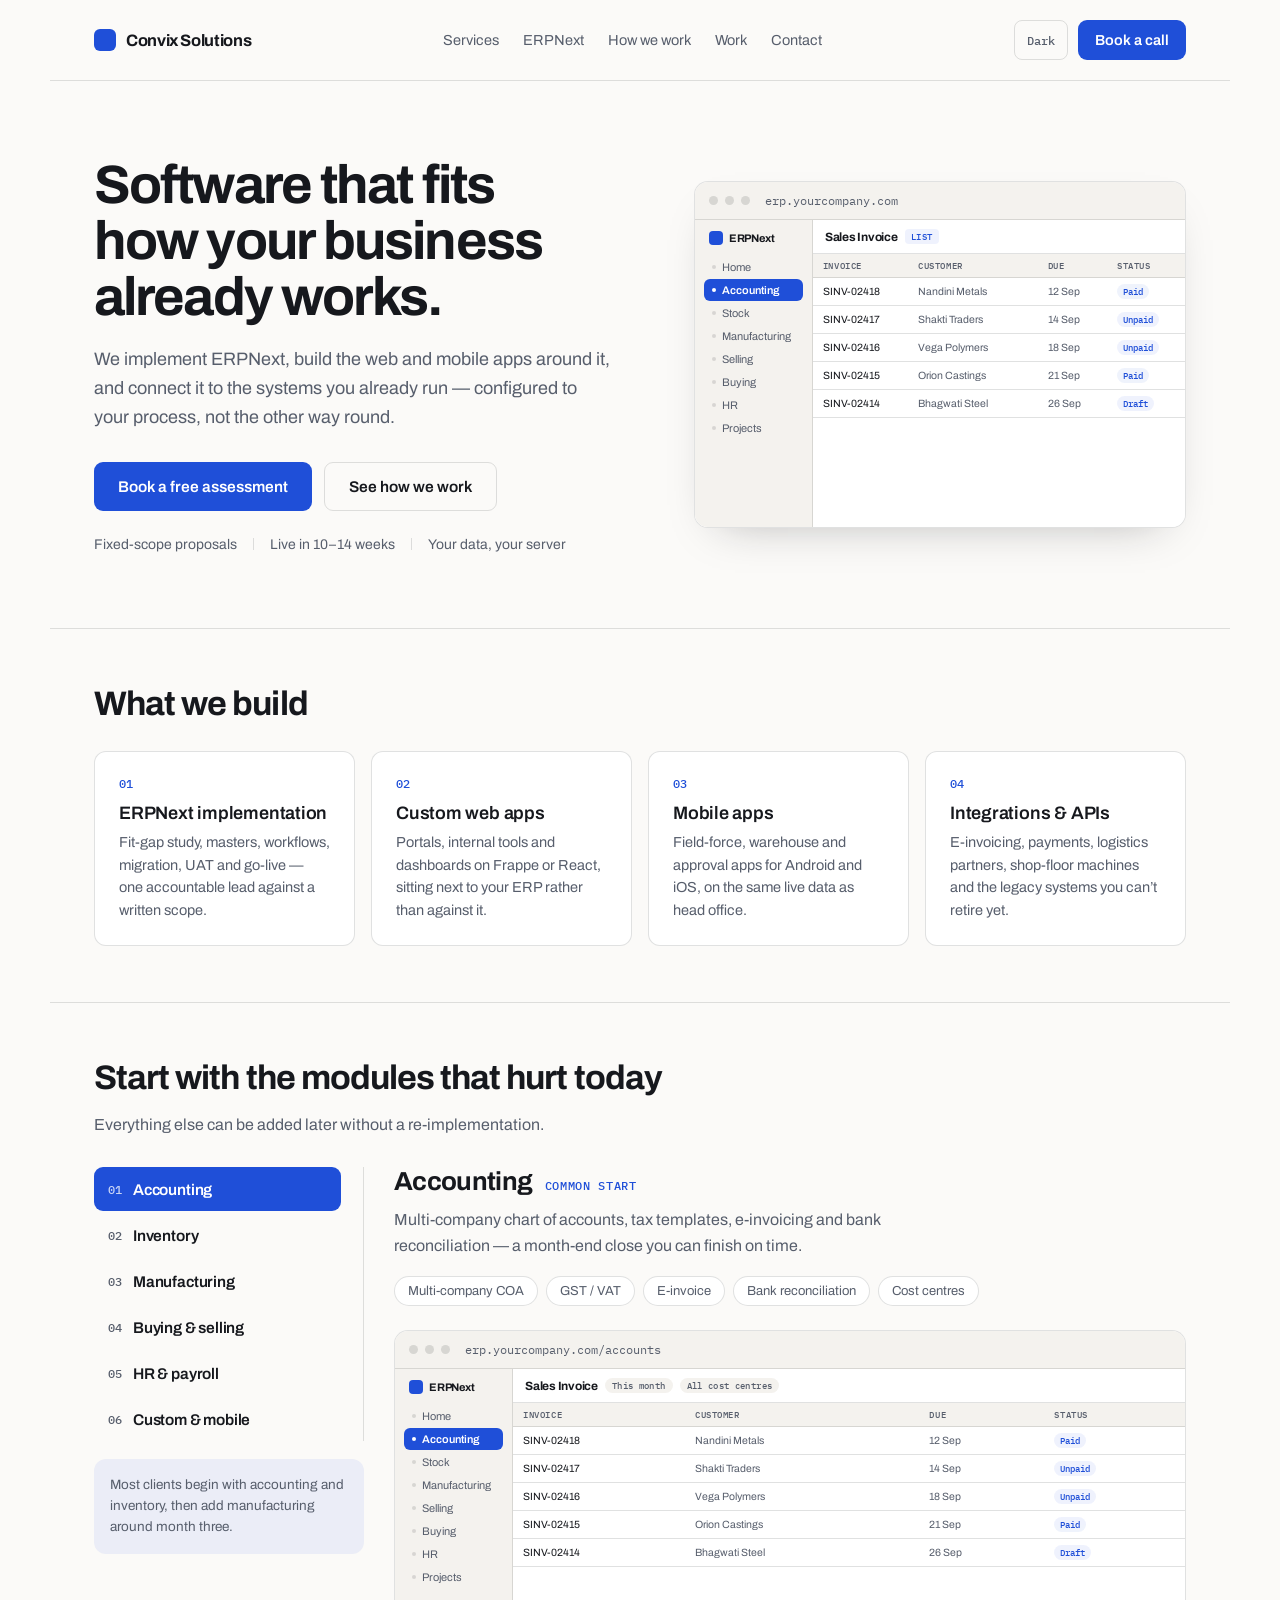
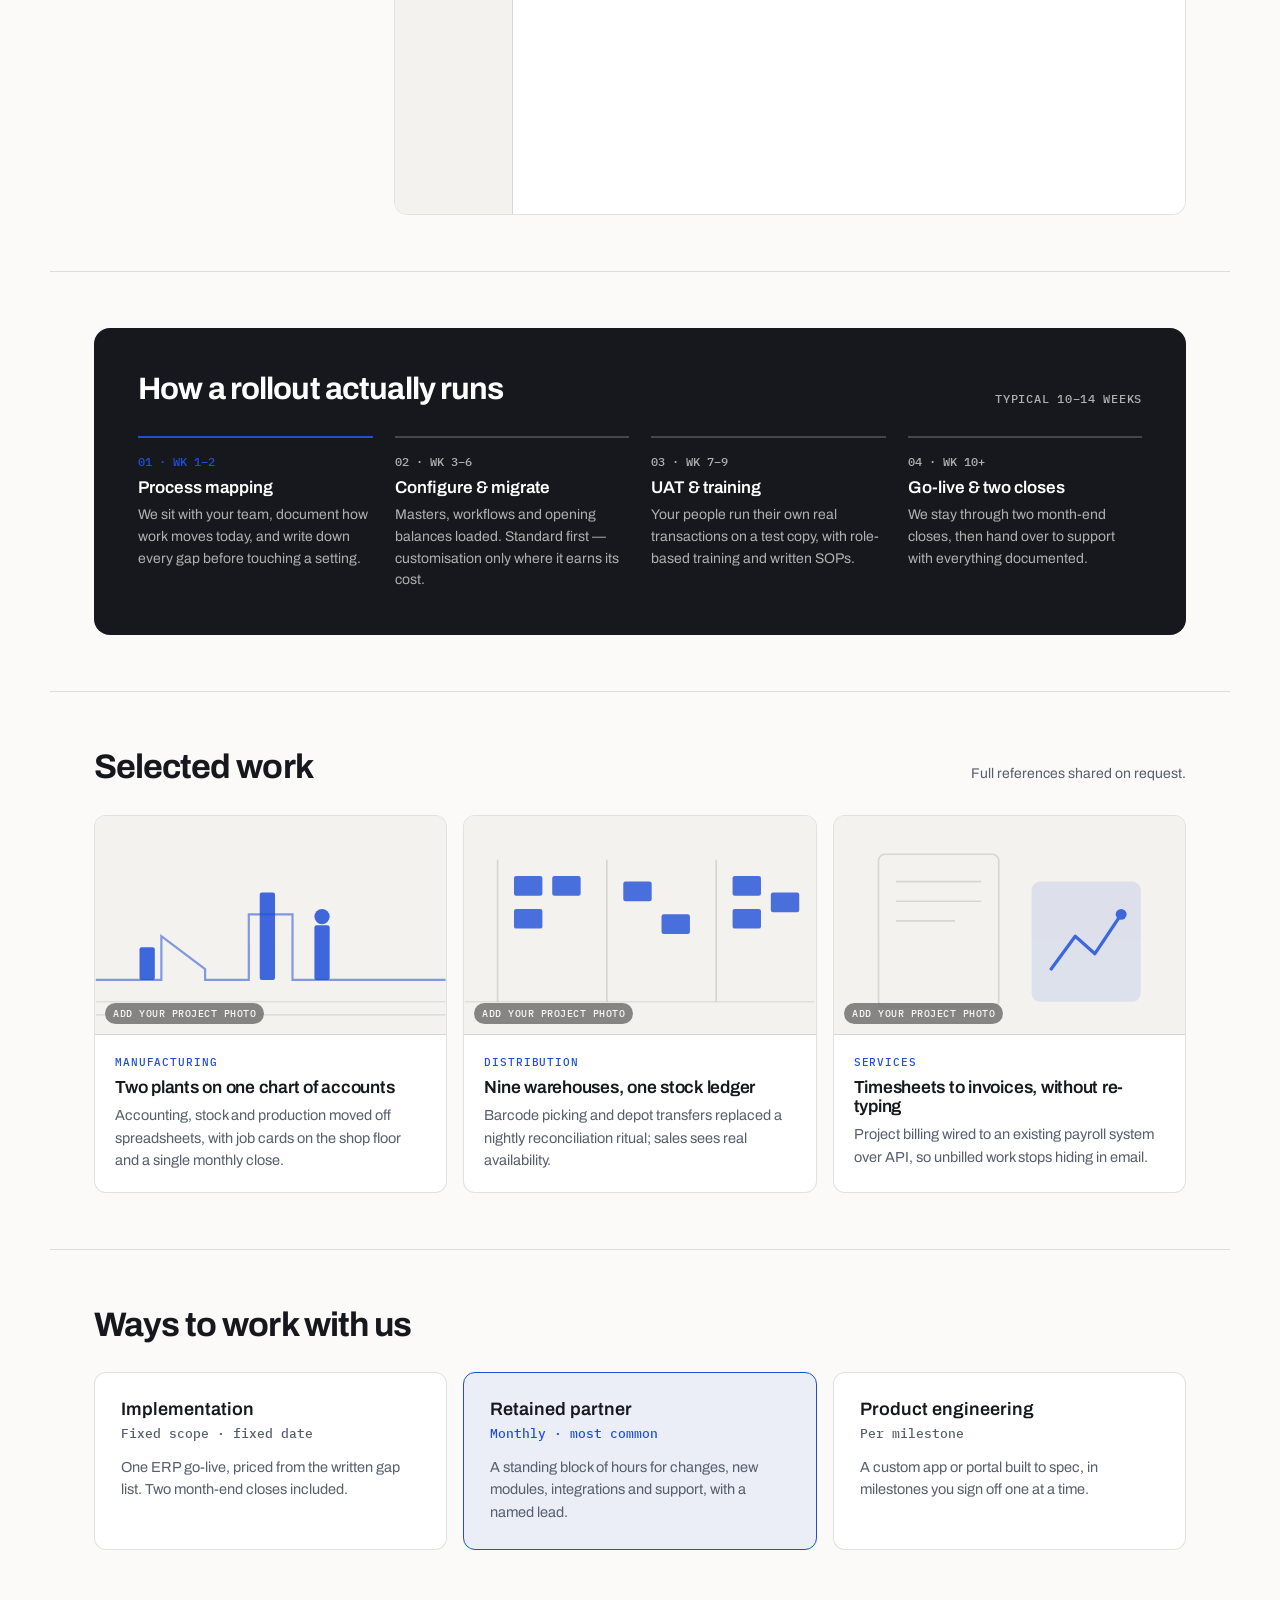
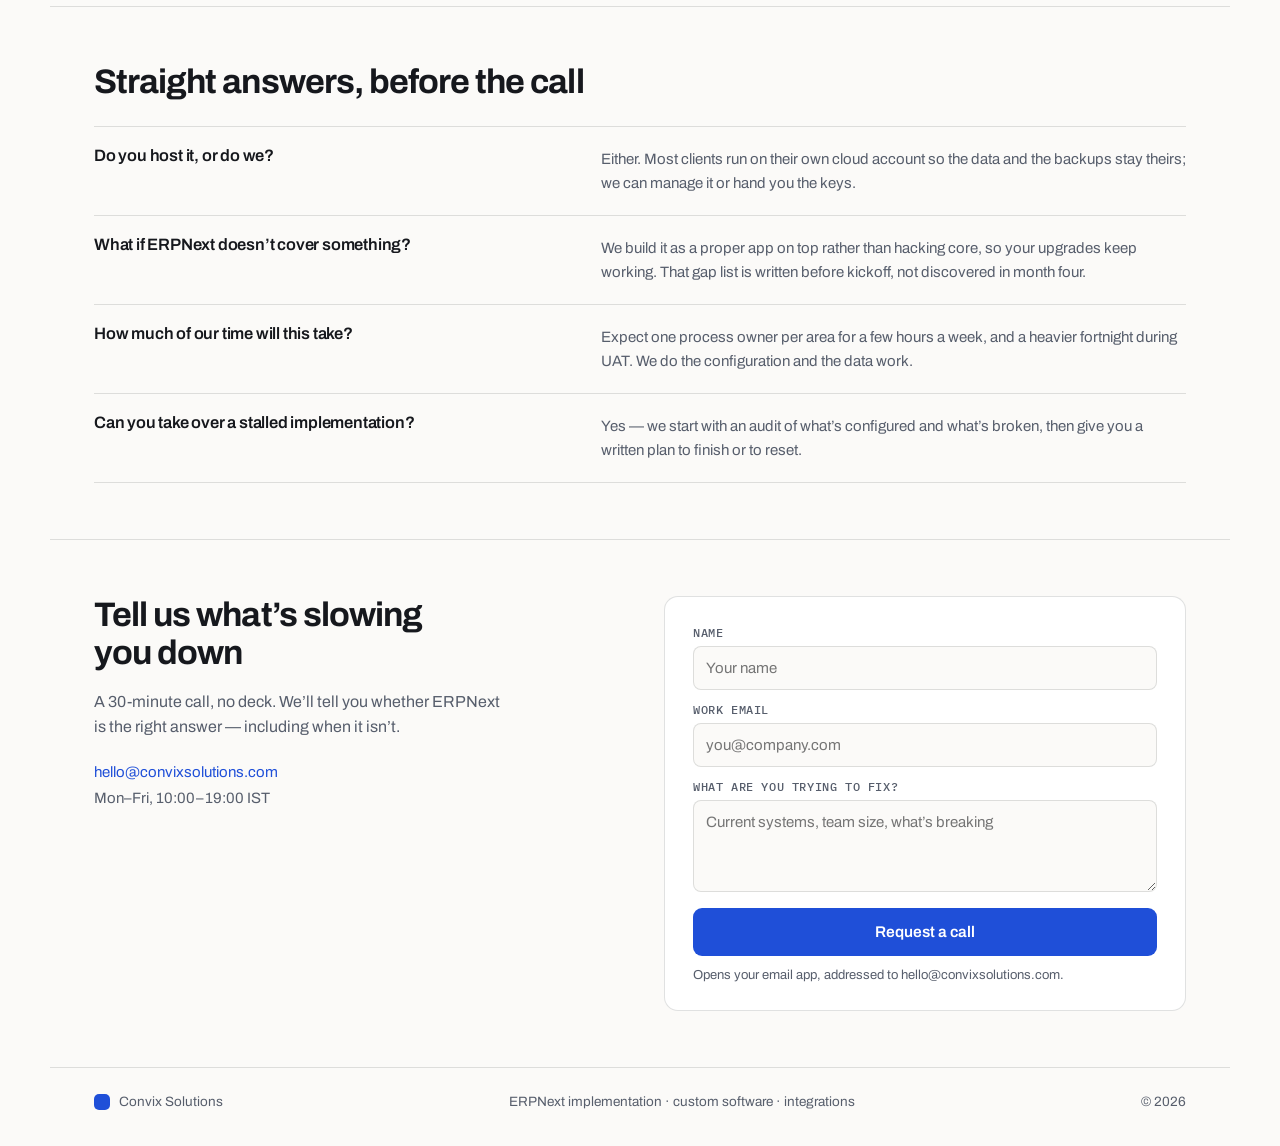
==== index.html @ b57f9c1b "Implement Convix Solutions landing page Static HTML/CSS/JS build of the Convix Landing v2 design (Cl" ====
<!DOCTYPE html>
<html lang="en">
<head>
<meta charset="UTF-8">
<meta name="viewport" content="width=device-width, initial-scale=1.0">
<title>Convix Solutions — ERPNext implementation &amp; custom software</title>
<meta name="description" content="Convix Solutions implements ERPNext, builds the web and mobile apps around it, and connects it to the systems you already run — configured to your process, not the other way round.">
<link rel="icon" type="image/svg+xml" href="data:image/svg+xml,%3Csvg xmlns='http://www.w3.org/2000/svg' viewBox='0 0 32 32'%3E%3Crect width='32' height='32' rx='8' fill='%231f4fd8'/%3E%3C/svg%3E">
<link rel="preconnect" href="https://fonts.googleapis.com">
<link rel="preconnect" href="https://fonts.gstatic.com" crossorigin>
<link href="https://fonts.googleapis.com/css2?family=Archivo:wght@400;500;600;700&family=IBM+Plex+Mono:wght@400;500&display=swap" rel="stylesheet">
<link rel="stylesheet" href="css/style.css">
</head>
<body>
<a class="skip-link" href="#main">Skip to content</a>

<header class="site-header">
  <a class="brand" href="#top" aria-label="Convix Solutions — home">
    <span class="brand-mark" aria-hidden="true"></span>
    <span class="brand-name">Convix Solutions</span>
  </a>
  <nav class="nav" aria-label="Primary">
    <a href="#capabilities">Services</a>
    <a href="#modules">ERPNext</a>
    <a href="#method">How we work</a>
    <a href="#work">Work</a>
    <a href="#contact">Contact</a>
  </nav>
  <div class="header-actions">
    <button id="themeToggle" class="theme-toggle" type="button" aria-label="Toggle dark mode">Dark</button>
    <a class="btn btn-primary btn-sm" href="#contact">Book a call</a>
  </div>
</header>

<main id="main">

  <section class="hero" id="top">
    <div class="hero-copy">
      <h1>Software that fits how your business already works.</h1>
      <p class="lede">We implement ERPNext, build the web and mobile apps around it, and connect it to the systems you already run — configured to your process, not the other way round.</p>
      <div class="hero-ctas">
        <a class="btn btn-primary" href="#contact">Book a free assessment</a>
        <a class="btn btn-secondary" href="#method">See how we work</a>
      </div>
      <div class="hero-stats">
        <span>Fixed-scope proposals</span><span class="rule" aria-hidden="true"></span>
        <span>Live in 10–14 weeks</span><span class="rule" aria-hidden="true"></span>
        <span>Your data, your server</span>
      </div>
    </div>

    <div class="shot" aria-hidden="true">
      <div class="shot-bar">
        <span class="dot"></span><span class="dot"></span><span class="dot"></span>
        <span class="shot-url">erp.yourcompany.com</span>
      </div>
      <div class="shot-body">
        <div class="shot-nav">
          <div class="shot-brand"><span class="brand-dot"></span><span>ERPNext</span></div>
          <div class="shot-nav-item"><span class="item-dot"></span>Home</div>
          <div class="shot-nav-item is-active"><span class="item-dot"></span>Accounting</div>
          <div class="shot-nav-item"><span class="item-dot"></span>Stock</div>
          <div class="shot-nav-item"><span class="item-dot"></span>Manufacturing</div>
          <div class="shot-nav-item"><span class="item-dot"></span>Selling</div>
          <div class="shot-nav-item"><span class="item-dot"></span>Buying</div>
          <div class="shot-nav-item"><span class="item-dot"></span>HR</div>
          <div class="shot-nav-item"><span class="item-dot"></span>Projects</div>
        </div>
        <div class="shot-main">
          <div class="shot-titlebar">
            <span class="shot-title">Sales Invoice</span>
            <span class="shot-badge">LIST</span>
          </div>
          <div class="shot-cols">
            <div class="shot-col">Invoice</div><div class="shot-col">Customer</div><div class="shot-col">Due</div><div class="shot-col">Status</div>
          </div>
          <div class="shot-row"><div class="cell a">SINV-02418</div><div class="cell b">Nandini Metals</div><div class="cell c">12 Sep</div><div class="cell d"><span class="pill">Paid</span></div></div>
          <div class="shot-row"><div class="cell a">SINV-02417</div><div class="cell b">Shakti Traders</div><div class="cell c">14 Sep</div><div class="cell d"><span class="pill">Unpaid</span></div></div>
          <div class="shot-row"><div class="cell a">SINV-02416</div><div class="cell b">Vega Polymers</div><div class="cell c">18 Sep</div><div class="cell d"><span class="pill">Unpaid</span></div></div>
          <div class="shot-row"><div class="cell a">SINV-02415</div><div class="cell b">Orion Castings</div><div class="cell c">21 Sep</div><div class="cell d"><span class="pill">Paid</span></div></div>
          <div class="shot-row"><div class="cell a">SINV-02414</div><div class="cell b">Bhagwati Steel</div><div class="cell c">26 Sep</div><div class="cell d"><span class="pill">Draft</span></div></div>
        </div>
      </div>
    </div>
  </section>

  <section id="capabilities" class="section">
    <h2>What we build</h2>
    <div class="card-grid capability-grid">
      <div class="card capability-card">
        <div class="num">01</div>
        <h3>ERPNext implementation</h3>
        <p>Fit-gap study, masters, workflows, migration, UAT and go-live — one accountable lead against a written scope.</p>
      </div>
      <div class="card capability-card">
        <div class="num">02</div>
        <h3>Custom web apps</h3>
        <p>Portals, internal tools and dashboards on Frappe or React, sitting next to your ERP rather than against it.</p>
      </div>
      <div class="card capability-card">
        <div class="num">03</div>
        <h3>Mobile apps</h3>
        <p>Field-force, warehouse and approval apps for Android and iOS, on the same live data as head office.</p>
      </div>
      <div class="card capability-card">
        <div class="num">04</div>
        <h3>Integrations &amp; APIs</h3>
        <p>E-invoicing, payments, logistics partners, shop-floor machines and the legacy systems you can’t retire yet.</p>
      </div>
    </div>
  </section>

  <section id="modules" class="section">
    <h2>Start with the modules that hurt today</h2>
    <p class="section-sub">Everything else can be added later without a re-implementation.</p>
    <div class="mod-wrap">
      <div class="mod-col1">
        <div class="mod-list" id="modList" role="tablist" aria-label="ERPNext modules"></div>
        <div class="mod-note">Most clients begin with accounting and inventory, then add manufacturing around month three.</div>
      </div>
      <div class="mod-detail" id="modDetail" role="tabpanel"></div>
    </div>
  </section>

  <section id="method" class="section">
    <div class="method-box">
      <div class="method-head">
        <h2>How a rollout actually runs</h2>
        <span class="method-typical">TYPICAL 10–14 WEEKS</span>
      </div>
      <div class="method-grid">
        <div class="method-step is-first">
          <div class="method-label">01 · WK 1–2</div>
          <h3>Process mapping</h3>
          <p>We sit with your team, document how work moves today, and write down every gap before touching a setting.</p>
        </div>
        <div class="method-step">
          <div class="method-label">02 · WK 3–6</div>
          <h3>Configure &amp; migrate</h3>
          <p>Masters, workflows and opening balances loaded. Standard first — customisation only where it earns its cost.</p>
        </div>
        <div class="method-step">
          <div class="method-label">03 · WK 7–9</div>
          <h3>UAT &amp; training</h3>
          <p>Your people run their own real transactions on a test copy, with role-based training and written SOPs.</p>
        </div>
        <div class="method-step">
          <div class="method-label">04 · WK 10+</div>
          <h3>Go-live &amp; two closes</h3>
          <p>We stay through two month-end closes, then hand over to support with everything documented.</p>
        </div>
      </div>
    </div>
  </section>

  <section id="work" class="section">
    <div class="section-head">
      <h2>Selected work</h2>
      <span class="muted-note">Full references shared on request.</span>
    </div>
    <div class="card-grid work-grid">
      <div class="card work-card">
        <div class="work-art" data-art="manufacturing">
          <svg viewBox="0 0 320 200" role="img" aria-label="Manufacturing plant illustration">
            <rect width="320" height="200" fill="var(--sunk)"/>
            <g fill="none" stroke="var(--accent)" stroke-width="2" opacity=".55">
              <path d="M0 150 L60 150 L60 110 L100 140 L100 150 L140 150 L140 90 L180 90 L180 150 L320 150" />
            </g>
            <g fill="var(--accent)" opacity=".85">
              <rect x="40" y="120" width="14" height="30" rx="2"/>
              <rect x="150" y="70" width="14" height="80" rx="2"/>
              <rect x="200" y="100" width="14" height="50" rx="2"/>
              <circle cx="207" cy="92" r="7"/>
            </g>
            <g stroke="var(--line)" stroke-width="1">
              <line x1="0" y1="170" x2="320" y2="170"/>
              <line x1="0" y1="182" x2="320" y2="182"/>
            </g>
          </svg>
          <span class="art-hint">Add your project photo</span>
        </div>
        <div class="card-body">
          <div class="eyebrow">Manufacturing</div>
          <h3>Two plants on one chart of accounts</h3>
          <p>Accounting, stock and production moved off spreadsheets, with job cards on the shop floor and a single monthly close.</p>
        </div>
      </div>
      <div class="card work-card">
        <div class="work-art" data-art="distribution">
          <svg viewBox="0 0 320 200" role="img" aria-label="Warehouse distribution illustration">
            <rect width="320" height="200" fill="var(--sunk)"/>
            <g fill="none" stroke="var(--line)" stroke-width="1.5">
              <line x1="30" y1="40" x2="30" y2="170"/>
              <line x1="130" y1="40" x2="130" y2="170"/>
              <line x1="230" y1="40" x2="230" y2="170"/>
            </g>
            <g fill="var(--accent)" opacity=".8">
              <rect x="45" y="55" width="26" height="18" rx="2"/>
              <rect x="80" y="55" width="26" height="18" rx="2"/>
              <rect x="45" y="85" width="26" height="18" rx="2"/>
              <rect x="145" y="60" width="26" height="18" rx="2"/>
              <rect x="180" y="90" width="26" height="18" rx="2"/>
              <rect x="245" y="55" width="26" height="18" rx="2"/>
              <rect x="245" y="85" width="26" height="18" rx="2"/>
              <rect x="280" y="70" width="26" height="18" rx="2"/>
            </g>
            <line x1="0" y1="170" x2="320" y2="170" stroke="var(--line)" stroke-width="1"/>
          </svg>
          <span class="art-hint">Add your project photo</span>
        </div>
        <div class="card-body">
          <div class="eyebrow">Distribution</div>
          <h3>Nine warehouses, one stock ledger</h3>
          <p>Barcode picking and depot transfers replaced a nightly reconciliation ritual; sales sees real availability.</p>
        </div>
      </div>
      <div class="card work-card">
        <div class="work-art" data-art="services">
          <svg viewBox="0 0 320 200" role="img" aria-label="Services and billing illustration">
            <rect width="320" height="200" fill="var(--sunk)"/>
            <g fill="none" stroke="var(--line)" stroke-width="1.5">
              <rect x="40" y="35" width="110" height="140" rx="6"/>
              <line x1="56" y1="60" x2="134" y2="60"/>
              <line x1="56" y1="78" x2="134" y2="78"/>
              <line x1="56" y1="96" x2="110" y2="96"/>
            </g>
            <g fill="var(--accent)" opacity=".85">
              <rect x="180" y="60" width="100" height="110" rx="8" opacity=".12"/>
              <path d="M198 140 L220 110 L238 126 L262 90" fill="none" stroke="var(--accent)" stroke-width="3" stroke-linecap="round" stroke-linejoin="round"/>
              <circle cx="262" cy="90" r="5"/>
            </g>
          </svg>
          <span class="art-hint">Add your project photo</span>
        </div>
        <div class="card-body">
          <div class="eyebrow">Services</div>
          <h3>Timesheets to invoices, without re-typing</h3>
          <p>Project billing wired to an existing payroll system over API, so unbilled work stops hiding in email.</p>
        </div>
      </div>
    </div>
  </section>

  <section id="engagement" class="section">
    <h2>Ways to work with us</h2>
    <div class="card-grid engagement-grid">
      <div class="card engagement-card">
        <h3>Implementation</h3>
        <div class="engagement-sub">Fixed scope · fixed date</div>
        <p>One ERP go-live, priced from the written gap list. Two month-end closes included.</p>
      </div>
      <div class="card engagement-card is-highlight">
        <h3>Retained partner</h3>
        <div class="engagement-sub">Monthly · most common</div>
        <p>A standing block of hours for changes, new modules, integrations and support, with a named lead.</p>
      </div>
      <div class="card engagement-card">
        <h3>Product engineering</h3>
        <div class="engagement-sub">Per milestone</div>
        <p>A custom app or portal built to spec, in milestones you sign off one at a time.</p>
      </div>
    </div>
  </section>

  <section id="faq" class="section">
    <h2>Straight answers, before the call</h2>
    <div class="faq-list">
      <div class="faq-row">
        <h3>Do you host it, or do we?</h3>
        <p>Either. Most clients run on their own cloud account so the data and the backups stay theirs; we can manage it or hand you the keys.</p>
      </div>
      <div class="faq-row">
        <h3>What if ERPNext doesn’t cover something?</h3>
        <p>We build it as a proper app on top rather than hacking core, so your upgrades keep working. That gap list is written before kickoff, not discovered in month four.</p>
      </div>
      <div class="faq-row">
        <h3>How much of our time will this take?</h3>
        <p>Expect one process owner per area for a few hours a week, and a heavier fortnight during UAT. We do the configuration and the data work.</p>
      </div>
      <div class="faq-row is-last">
        <h3>Can you take over a stalled implementation?</h3>
        <p>Yes — we start with an audit of what’s configured and what’s broken, then give you a written plan to finish or to reset.</p>
      </div>
    </div>
  </section>

  <section id="contact" class="section contact-section">
    <div class="contact-copy">
      <h2>Tell us what’s slowing you down</h2>
      <p>A 30-minute call, no deck. We’ll tell you whether ERPNext is the right answer — including when it isn’t.</p>
      <div class="contact-links">
        <a href="mailto:hello@convixsolutions.com">hello@convixsolutions.com</a>
        <span>Mon–Fri, 10:00–19:00 IST</span>
      </div>
    </div>
    <form id="contactForm" class="contact-form">
      <label>Name
        <input type="text" name="name" placeholder="Your name" autocomplete="name">
      </label>
      <label>Work email
        <input type="email" name="email" placeholder="you@company.com" autocomplete="email">
      </label>
      <label>What are you trying to fix?
        <textarea name="message" rows="4" placeholder="Current systems, team size, what’s breaking"></textarea>
      </label>
      <button type="submit">Request a call</button>
      <span class="form-note">Opens your email app, addressed to hello@convixsolutions.com.</span>
    </form>
  </section>

</main>

<footer class="site-footer">
  <div class="brand">
    <span class="brand-mark small" aria-hidden="true"></span>
    <span>Convix Solutions</span>
  </div>
  <span>ERPNext implementation · custom software · integrations</span>
  <span>© 2026</span>
</footer>

<script src="js/main.js"></script>
</body>
</html>
---- css/style.css ----
/* Convix Solutions — landing page
   Implements the "Convix Landing v2" design (Archivo + IBM Plex Mono,
   token-based light/dark theme, fluid mobile layout). */

:root{
  --bg:#fbfaf8;
  --surface:#ffffff;
  --sunk:#f4f2ee;
  --ink:#16181d;
  --muted:#575e6c;
  --line:rgba(22,24,29,.13);
  --accent:#1f4fd8;
  --accent-ink:#1f4fd8;
  --accent-soft:rgba(31,79,216,.07);
  --inv-bg:#16181d;
  --inv-ink:#ffffff;
  --inv-muted:rgba(255,255,255,.66);
  --inv-line:rgba(255,255,255,.2);
  --shadow:0 18px 44px -26px rgba(22,24,29,.34);
}

@media (prefers-color-scheme: dark){
  :root:not([data-theme="light"]){
    --bg:#0e1014;
    --surface:#171a20;
    --sunk:#12151a;
    --ink:#eceef2;
    --muted:#9aa2b1;
    --line:rgba(255,255,255,.13);
    --accent:#3b6bf5;
    --accent-ink:#8fabff;
    --accent-soft:rgba(94,133,255,.13);
    --inv-bg:#1b1f27;
    --inv-ink:#f1f3f7;
    --inv-muted:rgba(255,255,255,.68);
    --inv-line:rgba(255,255,255,.16);
    --shadow:0 18px 44px -26px rgba(0,0,0,.8);
  }
}
:root[data-theme="dark"]{
  --bg:#0e1014;
  --surface:#171a20;
  --sunk:#12151a;
  --ink:#eceef2;
  --muted:#9aa2b1;
  --line:rgba(255,255,255,.13);
  --accent:#3b6bf5;
  --accent-ink:#8fabff;
  --accent-soft:rgba(94,133,255,.13);
  --inv-bg:#1b1f27;
  --inv-ink:#f1f3f7;
  --inv-muted:rgba(255,255,255,.68);
  --inv-line:rgba(255,255,255,.16);
  --shadow:0 18px 44px -26px rgba(0,0,0,.8);
}

*{box-sizing:border-box}
html{color-scheme:light dark}
body{
  margin:0;
  font-family:'Archivo',system-ui,sans-serif;
  background:var(--bg);
  color:var(--ink);
  -webkit-font-smoothing:antialiased;
}
h1,h2,h3,p{margin:0}
a{color:var(--accent-ink);text-decoration:none}
a:hover{text-decoration:underline}
input,textarea,select,button{font-family:inherit}
img,svg{display:block;max-width:100%}

.skip-link{
  position:absolute;left:-9999px;top:0;z-index:100;
  background:var(--accent);color:#fff;padding:10px 16px;border-radius:0 0 8px 0;
}
.skip-link:focus{left:0}

.wrap{max-width:1180px;margin:0 auto;padding:0 clamp(18px,4vw,44px)}

/* ---------- header ---------- */
.site-header{
  max-width:1180px;margin:0 auto;padding:20px clamp(18px,4vw,44px);
  display:flex;align-items:center;justify-content:space-between;gap:24px;
  border-bottom:1px solid var(--line);
}
.brand{display:flex;align-items:center;gap:10px;color:var(--ink)}
.brand:hover{text-decoration:none}
.brand-mark{width:22px;height:22px;border-radius:6px;background:var(--accent);flex:0 0 auto}
.brand-mark.small{width:16px;height:16px;border-radius:5px}
.brand-name{font-weight:700;font-size:16.5px;letter-spacing:-.022em}

.nav{display:flex;gap:24px;font-size:14.5px;color:var(--muted)}
.nav a{color:inherit}

.header-actions{display:flex;align-items:center;gap:10px}

.theme-toggle{
  display:flex;align-items:center;gap:7px;
  background:transparent;border:1px solid var(--line);color:var(--muted);
  border-radius:8px;padding:9px 12px;font:500 12px 'IBM Plex Mono',monospace;
  cursor:pointer;min-height:40px;
}
.theme-toggle:hover{color:var(--ink)}

.btn{
  display:inline-flex;align-items:center;justify-content:center;
  border-radius:9px;font-weight:600;text-decoration:none;cursor:pointer;
  border:0;transition:opacity .12s;
}
.btn:hover{text-decoration:none;opacity:.88}
.btn-primary{background:var(--accent);color:#fff}
.btn-secondary{border:1px solid var(--line);color:var(--ink);background:transparent}
.btn-sm{font-size:14.5px;padding:11px 17px;min-height:40px}

/* ---------- hero ---------- */
.hero{
  max-width:1180px;margin:0 auto;padding:clamp(48px,7vw,76px) clamp(18px,4vw,44px);
  display:grid;grid-template-columns:1.05fr .95fr;gap:clamp(32px,5vw,56px);align-items:center;
}
.hero h1{
  font-weight:700;font-size:clamp(34px,5.2vw,54px);line-height:1.04;
  letter-spacing:-.035em;text-wrap:pretty;
}
.hero .lede{
  margin-top:20px;font-size:clamp(16px,1.6vw,18px);line-height:1.6;color:var(--muted);
  max-width:52ch;text-wrap:pretty;
}
.hero-ctas{display:flex;flex-wrap:wrap;gap:12px;margin-top:30px}
.hero-ctas .btn{font-size:15.5px;padding:15px 24px;border-radius:9px}

.hero-stats{
  display:flex;flex-wrap:wrap;align-items:center;gap:16px;margin-top:26px;
  font-size:14px;color:var(--muted);
}
.hero-stats .rule{width:1px;height:12px;background:var(--line)}

/* ---------- "screenshot" mock (hero + module explorer) ---------- */
.shot,.mod-shot{
  border:1px solid var(--line);border-radius:14px;overflow:hidden;
  background:var(--surface);box-shadow:var(--shadow);
}
.mod-shot{margin-top:24px;box-shadow:none}
.shot-bar{
  display:flex;align-items:center;gap:7px;padding:11px 14px;
  border-bottom:1px solid var(--line);background:var(--sunk);
}
.shot-bar .dot{width:9px;height:9px;border-radius:50%;background:var(--line)}
.shot-url{
  margin-left:8px;font:400 11.5px 'IBM Plex Mono',monospace;color:var(--muted);
  overflow:hidden;text-overflow:ellipsis;white-space:nowrap;
}
.shot-body{
  display:grid;grid-template-columns:118px minmax(0,1fr);
  background:var(--surface);overflow:hidden;
}
.shot .shot-body{aspect-ratio:16/10;min-height:240px}
.mod-shot .shot-body{aspect-ratio:16/9;min-height:230px}

.shot-nav{background:var(--sunk);border-right:1px solid var(--line);padding:11px 9px;overflow:hidden}
.shot-brand{display:flex;align-items:center;gap:6px;padding:0 5px 11px}
.brand-dot{width:14px;height:14px;border-radius:4px;background:var(--accent)}
.shot-brand span:last-child{font-size:11px;font-weight:700;letter-spacing:-.02em}

.shot-nav-item{
  display:flex;align-items:center;gap:6px;padding:5px 8px;border-radius:6px;
  color:var(--muted);font-size:11px;margin-bottom:1px;
}
.shot-nav-item .item-dot{width:4px;height:4px;border-radius:50%;background:var(--line)}
.shot-nav-item.is-active{
  background:var(--accent);color:#fff;font-weight:600;
}
.shot-nav-item.is-active .item-dot{background:#fff}

.shot-main{display:flex;flex-direction:column;min-width:0}
.shot-titlebar{
  display:flex;align-items:center;flex-wrap:wrap;gap:7px;padding:9px 12px;
  border-bottom:1px solid var(--line);
}
.shot-title{font-size:12px;font-weight:700;letter-spacing:-.02em}
.shot-badge{
  font:500 9px 'IBM Plex Mono',monospace;background:var(--accent-soft);color:var(--accent-ink);
  padding:2px 6px;border-radius:4px;letter-spacing:.06em;
}
.shot-filter{
  font:500 9px 'IBM Plex Mono',monospace;background:var(--sunk);color:var(--muted);
  padding:2px 7px;border-radius:999px;letter-spacing:.04em;white-space:nowrap;
}
.shot-cols{
  display:grid;grid-template-columns:1.1fr 1.5fr .8fr .9fr;
  background:var(--sunk);border-bottom:1px solid var(--line);
}
.shot-col{
  padding:6px 10px;font:500 8.5px 'IBM Plex Mono',monospace;letter-spacing:.07em;
  text-transform:uppercase;color:var(--muted);white-space:nowrap;overflow:hidden;
}
.shot-row{
  display:grid;grid-template-columns:1.1fr 1.5fr .8fr .9fr;
  border-bottom:1px solid var(--line);
}
.shot-row .cell{padding:8px 10px;font-size:10.5px;white-space:nowrap;overflow:hidden;text-overflow:ellipsis}
.shot-row .cell.a{color:var(--ink)}
.shot-row .cell.b,.shot-row .cell.c{color:var(--muted)}
.shot-row .cell.c{overflow:visible}
.pill{
  font:500 9px 'IBM Plex Mono',monospace;color:var(--accent-ink);background:var(--accent-soft);
  padding:2px 6px;border-radius:999px;white-space:nowrap;
}

/* ---------- generic section chrome ---------- */
.section{
  max-width:1180px;margin:0 auto;padding:clamp(36px,5vw,56px) clamp(18px,4vw,44px);
  border-top:1px solid var(--line);
}
.section h2{
  font-weight:700;font-size:clamp(26px,3.4vw,34px);line-height:1.13;
  letter-spacing:-.028em;text-wrap:pretty;
}
.section-sub{margin-top:14px;font-size:16px;line-height:1.6;color:var(--muted);max-width:60ch;text-wrap:pretty}
.section-head{display:flex;flex-wrap:wrap;align-items:baseline;justify-content:space-between;gap:12px}
.muted-note{font-size:14px;color:var(--muted)}

.card-grid{display:grid;gap:16px;margin-top:28px}
.card{border:1px solid var(--line);border-radius:12px;background:var(--surface)}

/* capabilities */
.capability-grid{grid-template-columns:repeat(auto-fit,minmax(240px,1fr))}
.capability-card{padding:24px}
.capability-card .num{font:500 11.5px 'IBM Plex Mono',monospace;color:var(--accent-ink)}
.capability-card h3{margin:12px 0 8px;font-size:18px;font-weight:600;letter-spacing:-.012em}
.capability-card p{font-size:14.5px;line-height:1.55;color:var(--muted)}

/* ---------- module explorer ---------- */
.mod-wrap{display:grid;grid-template-columns:270px minmax(0,1fr);margin-top:30px;align-items:start}
.mod-col1{display:flex;flex-direction:column}
.mod-list{display:flex;flex-direction:column;gap:2px;border-right:1px solid var(--line);padding-right:22px}

.mod-item{
  display:flex;align-items:center;gap:11px;padding:13px 14px;border-radius:9px;
  min-height:44px;box-sizing:border-box;white-space:nowrap;cursor:pointer;
  background:transparent;border:0;color:var(--ink);text-align:left;font:inherit;
}
.mod-item:hover:not(.is-active){background:var(--accent-soft)}
.mod-item.is-active{background:var(--accent);color:#fff}
.mod-num{font:500 11.5px 'IBM Plex Mono',monospace;color:var(--muted)}
.mod-item.is-active .mod-num{color:#fff;opacity:.75}
.mod-name{font-size:15.5px;font-weight:600;letter-spacing:-.012em}

.mod-note{
  margin-top:18px;padding:16px;border-radius:12px;background:var(--accent-soft);
  font-size:13.5px;line-height:1.55;color:var(--muted);
}

.mod-detail{padding-left:30px}
.mod-detail-head{display:flex;flex-wrap:wrap;align-items:baseline;gap:12px}
.mod-detail-head h3{font-size:clamp(21px,2.4vw,26px);font-weight:700;letter-spacing:-.025em}
.mod-tag{
  font:500 11.5px 'IBM Plex Mono',monospace;color:var(--accent-ink);
  text-transform:uppercase;letter-spacing:.06em;
}
.mod-blurb{margin-top:12px;font-size:16px;line-height:1.6;color:var(--muted);max-width:62ch;text-wrap:pretty}
.chip-row{display:flex;flex-wrap:wrap;gap:8px;margin-top:18px}
.chip{
  border:1px solid var(--line);border-radius:999px;padding:7px 13px;font-size:13px;
  color:var(--muted);background:var(--surface);
}

/* ---------- method ---------- */
.method-box{background:var(--inv-bg);color:var(--inv-ink);border-radius:16px;padding:clamp(28px,4vw,44px)}
.method-head{
  display:flex;flex-wrap:wrap;align-items:flex-end;justify-content:space-between;gap:16px;
  margin-bottom:30px;
}
.method-head h2{font-size:clamp(24px,3.2vw,31px);line-height:1.12}
.method-typical{font:500 12px 'IBM Plex Mono',monospace;letter-spacing:.06em;color:var(--inv-muted)}
.method-grid{display:grid;grid-template-columns:repeat(auto-fit,minmax(210px,1fr));gap:22px}
.method-step{border-top:2px solid var(--inv-line);padding-top:16px}
.method-step.is-first{border-top-color:var(--accent-ink)}
.method-label{font:500 12px 'IBM Plex Mono',monospace;color:var(--inv-muted)}
.method-step.is-first .method-label{color:var(--accent-ink)}
.method-step h3{margin:9px 0 7px;font-size:17px;font-weight:600}
.method-step p{font-size:14px;line-height:1.55;color:var(--inv-muted)}

/* ---------- work ---------- */
.work-grid{grid-template-columns:repeat(auto-fit,minmax(260px,1fr))}
.work-card{overflow:hidden}
.work-art{position:relative;aspect-ratio:16/10;background:var(--sunk);border-bottom:1px solid var(--line)}
.work-art svg{width:100%;height:100%}
.art-hint{
  position:absolute;left:10px;bottom:10px;font:500 10px 'IBM Plex Mono',monospace;
  letter-spacing:.05em;text-transform:uppercase;color:rgba(255,255,255,.92);
  background:rgba(0,0,0,.45);padding:4px 8px;border-radius:999px;backdrop-filter:blur(4px);
}
.card-body{padding:20px}
.eyebrow{
  font:500 11px 'IBM Plex Mono',monospace;letter-spacing:.08em;text-transform:uppercase;
  color:var(--accent-ink);
}
.card-body h3{margin:9px 0 7px;font-size:17.5px;font-weight:600;letter-spacing:-.014em}
.card-body p{font-size:14.5px;line-height:1.55;color:var(--muted)}

/* ---------- engagement ---------- */
.engagement-grid{grid-template-columns:repeat(auto-fit,minmax(250px,1fr))}
.engagement-card{padding:26px}
.engagement-card h3{font-size:18px;font-weight:600}
.engagement-sub{font:500 13px 'IBM Plex Mono',monospace;color:var(--muted);margin-top:6px}
.engagement-card p{margin-top:14px;font-size:14.5px;line-height:1.55;color:var(--muted)}
.engagement-card.is-highlight{border:1.5px solid var(--accent);background:var(--accent-soft)}
.engagement-card.is-highlight .engagement-sub{color:var(--accent-ink)}

/* ---------- faq ---------- */
.faq-list{margin-top:24px}
.faq-row{
  border-top:1px solid var(--line);padding:20px 0;
  display:grid;grid-template-columns:.9fr 1.1fr;gap:28px;
}
.faq-row.is-last{border-bottom:1px solid var(--line)}
.faq-row h3{font-size:16.5px;font-weight:600;letter-spacing:-.012em}
.faq-row p{font-size:15px;line-height:1.6;color:var(--muted)}

/* ---------- contact ---------- */
.contact-section{
  display:grid;grid-template-columns:1fr 1fr;gap:clamp(28px,4vw,48px);align-items:start;
}
.contact-copy h2{max-width:22ch;text-wrap:pretty}
.contact-copy p{margin-top:16px;font-size:16px;line-height:1.6;color:var(--muted);max-width:46ch;text-wrap:pretty}
.contact-links{display:flex;flex-direction:column;gap:10px;margin-top:24px;font-size:15px;color:var(--muted)}
.contact-links a{color:var(--accent-ink)}

.contact-form{
  display:flex;flex-direction:column;gap:12px;border:1px solid var(--line);border-radius:14px;
  padding:clamp(20px,3vw,28px);background:var(--surface);
}
.contact-form label{
  display:flex;flex-direction:column;gap:6px;font:500 12px 'IBM Plex Mono',monospace;
  letter-spacing:.05em;text-transform:uppercase;color:var(--muted);
}
.contact-form input,.contact-form textarea{
  border:1px solid var(--line);border-radius:8px;padding:13px 12px;
  font-family:'Archivo',system-ui,sans-serif;font-size:15px;
  background:var(--bg);color:var(--ink);box-sizing:border-box;
}
.contact-form textarea{resize:vertical}
.contact-form button{
  margin-top:4px;background:var(--accent);color:#fff;border:0;border-radius:9px;
  padding:15px 20px;font-size:15.5px;font-weight:600;cursor:pointer;min-height:48px;
}
.contact-form button:hover{opacity:.9}
.form-note{font-size:13px;color:var(--muted);font-family:'Archivo',system-ui,sans-serif;text-transform:none;letter-spacing:normal}

/* ---------- footer ---------- */
.site-footer{
  max-width:1180px;margin:0 auto;padding:26px clamp(18px,4vw,44px) 36px;
  display:flex;flex-wrap:wrap;align-items:center;justify-content:space-between;gap:16px;
  border-top:1px solid var(--line);font-size:13.5px;color:var(--muted);
}
.site-footer .brand{display:flex;align-items:center;gap:9px;color:var(--muted)}

/* ---------- mobile ---------- */
@media (max-width:860px){
  .nav{display:none}
  .site-header{flex-wrap:wrap;gap:14px}

  .hero{grid-template-columns:minmax(0,1fr);gap:32px}
  .contact-section{grid-template-columns:minmax(0,1fr);gap:32px}

  .hero-stats{flex-direction:column;align-items:flex-start;gap:8px}
  .hero-stats .rule{display:none}

  .mod-wrap{grid-template-columns:minmax(0,1fr)}
  .mod-list{
    flex-direction:row;overflow-x:auto;border-right:0;padding-right:0;
    padding-bottom:12px;border-bottom:1px solid var(--line);
  }
  .mod-list .mod-item{flex:0 0 auto}
  .mod-note{display:none}
  .mod-detail{padding-left:0;padding-top:24px}

  .faq-row{grid-template-columns:minmax(0,1fr);gap:10px}
}
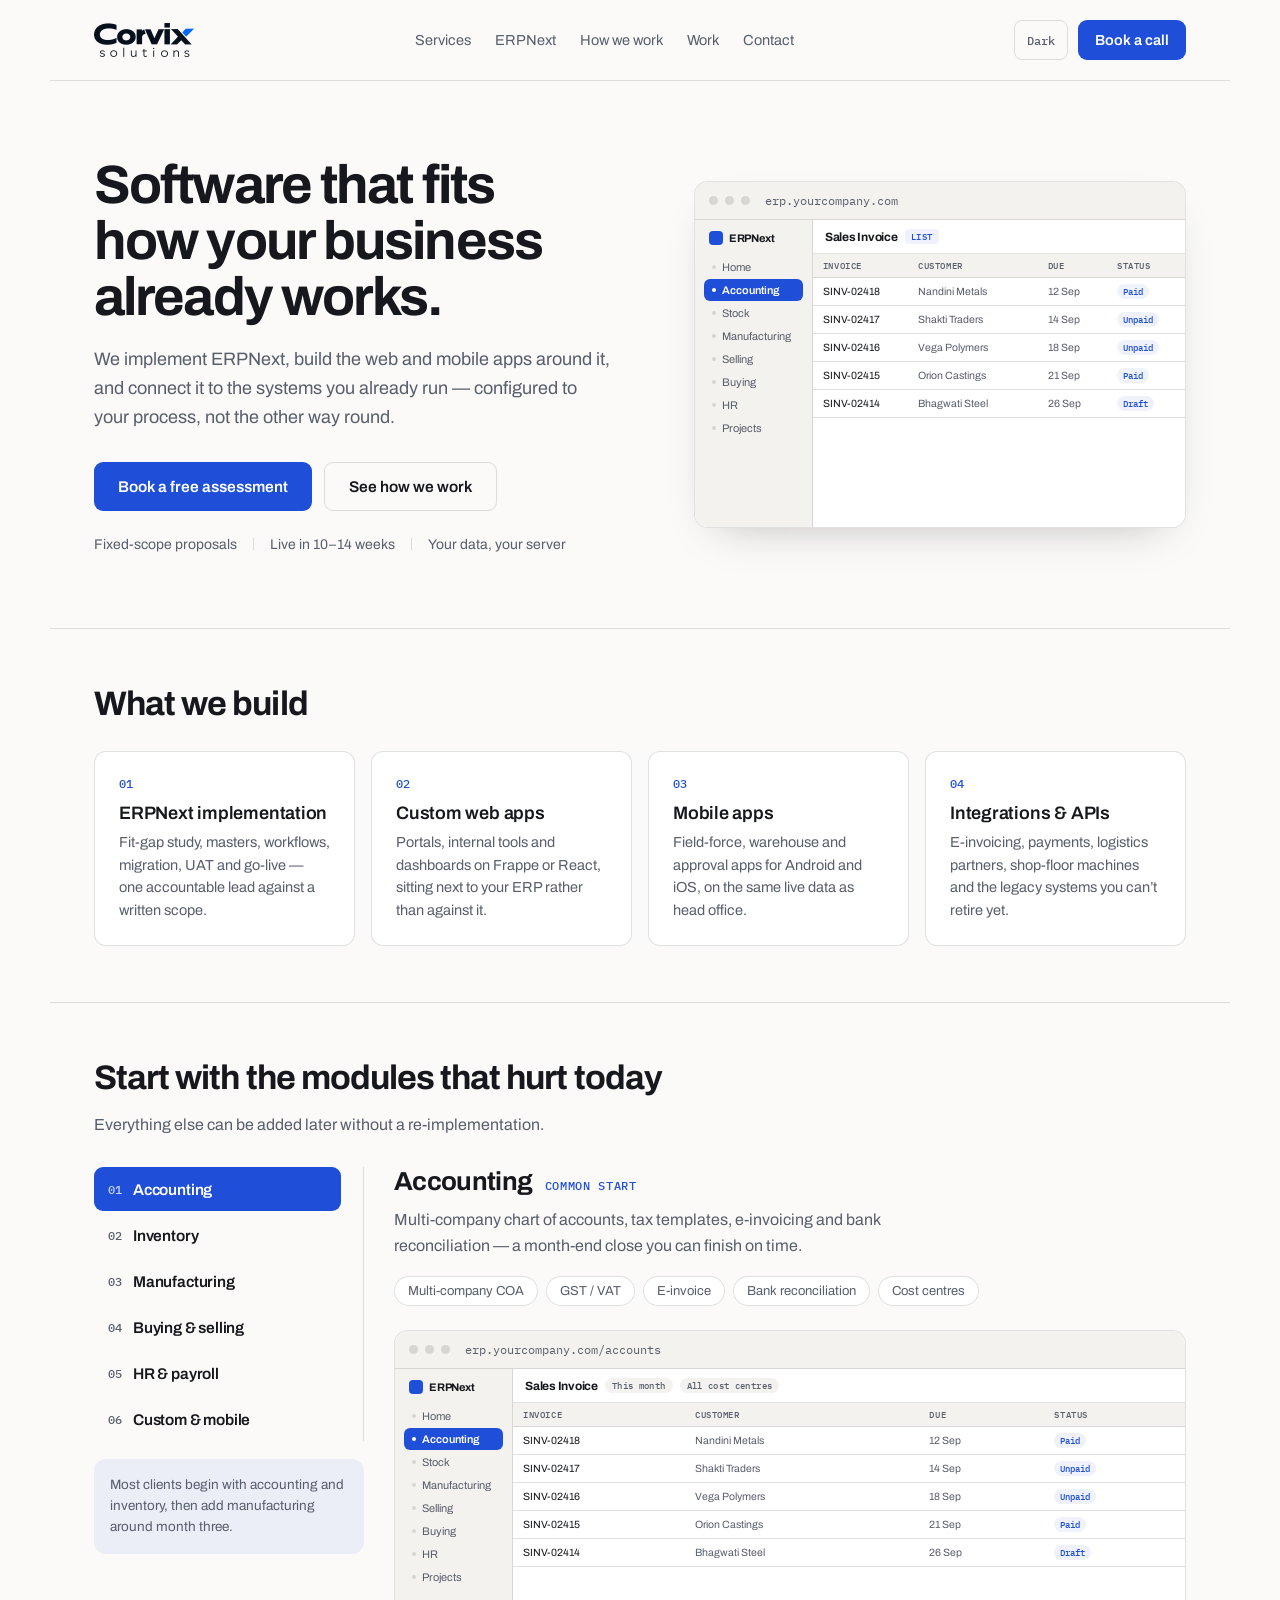
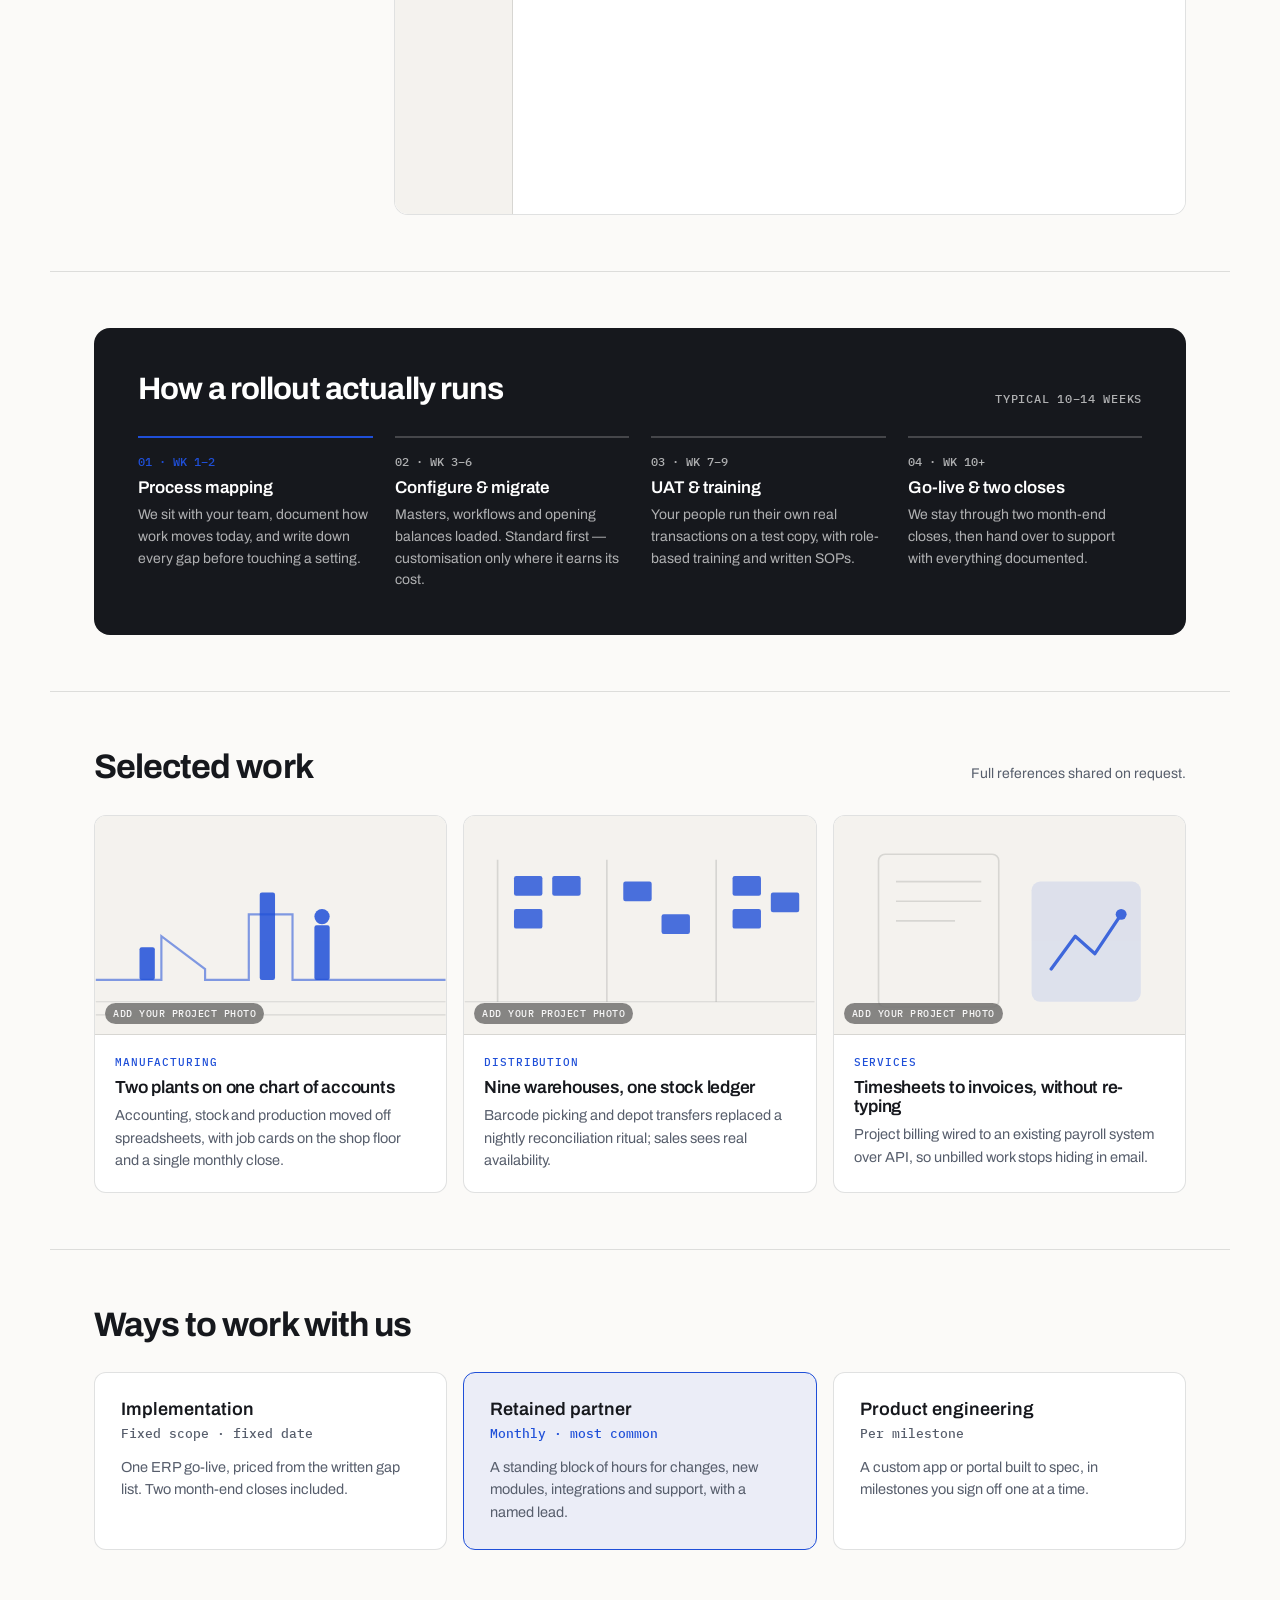
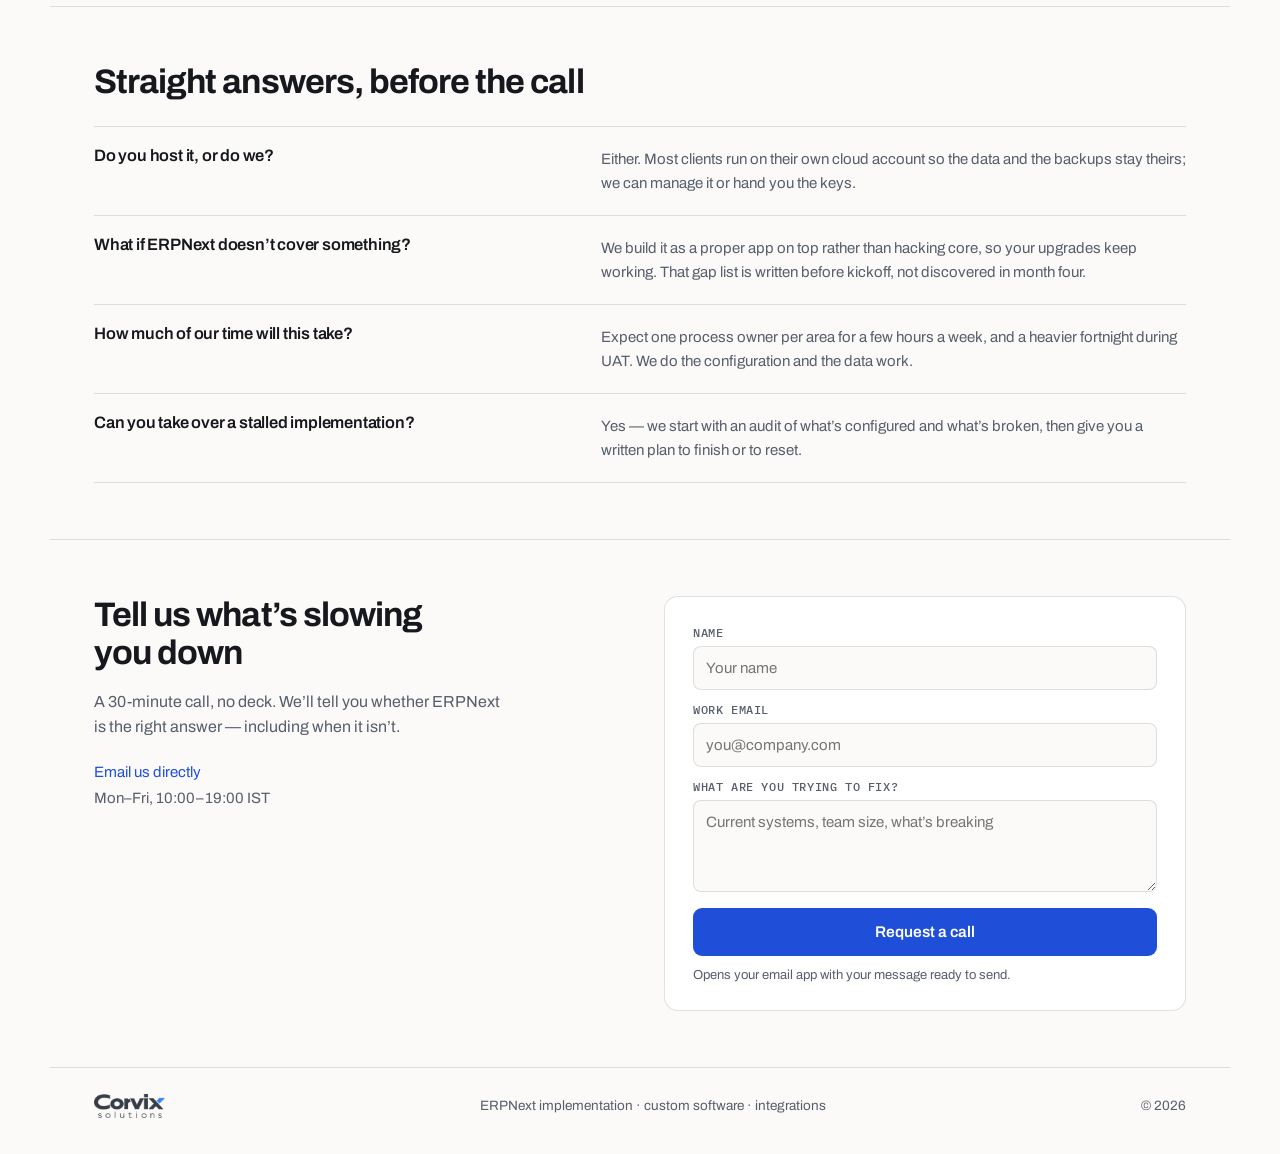
==== commit de43b517: "Rebrand to Corvix, add logo assets, deploy to Cloudflare Workers The company name was misspelled thr" ====
--- a/index.html
+++ b/index.html
@@ -3,9 +3,10 @@
 <head>
 <meta charset="UTF-8">
 <meta name="viewport" content="width=device-width, initial-scale=1.0">
-<title>Convix Solutions — ERPNext implementation &amp; custom software</title>
-<meta name="description" content="Convix Solutions implements ERPNext, builds the web and mobile apps around it, and connects it to the systems you already run — configured to your process, not the other way round.">
-<link rel="icon" type="image/svg+xml" href="data:image/svg+xml,%3Csvg xmlns='http://www.w3.org/2000/svg' viewBox='0 0 32 32'%3E%3Crect width='32' height='32' rx='8' fill='%231f4fd8'/%3E%3C/svg%3E">
+<title>Corvix Solutions — ERPNext implementation &amp; custom software</title>
+<meta name="description" content="Corvix Solutions implements ERPNext, builds the web and mobile apps around it, and connects it to the systems you already run — configured to your process, not the other way round.">
+<link rel="icon" type="image/png" sizes="32x32" href="img/icon-32.png">
+<link rel="apple-touch-icon" sizes="180x180" href="img/icon-180.png">
 <link rel="preconnect" href="https://fonts.googleapis.com">
 <link rel="preconnect" href="https://fonts.gstatic.com" crossorigin>
 <link href="https://fonts.googleapis.com/css2?family=Archivo:wght@400;500;600;700&family=IBM+Plex+Mono:wght@400;500&display=swap" rel="stylesheet">
@@ -15,9 +16,11 @@
 <a class="skip-link" href="#main">Skip to content</a>
 
 <header class="site-header">
-  <a class="brand" href="#top" aria-label="Convix Solutions — home">
-    <span class="brand-mark" aria-hidden="true"></span>
-    <span class="brand-name">Convix Solutions</span>
+  <a class="brand" href="#top" aria-label="Corvix Solutions — home">
+    <picture>
+      <source srcset="img/logo.webp" type="image/webp">
+      <img class="brand-logo" src="img/logo.png" alt="Corvix Solutions" width="400" height="136">
+    </picture>
   </a>
   <nav class="nav" aria-label="Primary">
     <a href="#capabilities">Services</a>
@@ -289,7 +292,7 @@
       <h2>Tell us what’s slowing you down</h2>
       <p>A 30-minute call, no deck. We’ll tell you whether ERPNext is the right answer — including when it isn’t.</p>
       <div class="contact-links">
-        <a href="mailto:hello@convixsolutions.com">hello@convixsolutions.com</a>
+        <a href="mailto:business.abdelrahmanalisaleh@gmail.com">Email us directly</a>
         <span>Mon–Fri, 10:00–19:00 IST</span>
       </div>
     </div>
@@ -304,7 +307,7 @@
         <textarea name="message" rows="4" placeholder="Current systems, team size, what’s breaking"></textarea>
       </label>
       <button type="submit">Request a call</button>
-      <span class="form-note">Opens your email app, addressed to hello@convixsolutions.com.</span>
+      <span class="form-note">Opens your email app with your message ready to send.</span>
     </form>
   </section>
 
@@ -312,8 +315,10 @@
 
 <footer class="site-footer">
   <div class="brand">
-    <span class="brand-mark small" aria-hidden="true"></span>
-    <span>Convix Solutions</span>
+    <picture>
+      <source srcset="img/logo.webp" type="image/webp">
+      <img class="brand-logo small" src="img/logo.png" alt="Corvix Solutions" width="400" height="136">
+    </picture>
   </div>
   <span>ERPNext implementation · custom software · integrations</span>
   <span>© 2026</span>
--- a/css/style.css
+++ b/css/style.css
@@ -1,5 +1,5 @@
-/* Convix Solutions — landing page
-   Implements the "Convix Landing v2" design (Archivo + IBM Plex Mono,
+/* Corvix Solutions — landing page
+   Implements the "Corvix Landing v2" design (Archivo + IBM Plex Mono,
    token-based light/dark theme, fluid mobile layout). */
 
 :root{
@@ -89,6 +89,13 @@
 .brand-mark.small{width:16px;height:16px;border-radius:5px}
 .brand-name{font-weight:700;font-size:16.5px;letter-spacing:-.022em}
 
+/* Logo lockup. The artwork is dark navy on transparent, so in dark mode it
+   is inverted back to a light wordmark; hue-rotate returns the blue accent
+   to blue after the invert flips it orange. */
+.brand picture{display:flex}
+.brand-logo{display:block;height:34px;width:auto}
+.brand-logo.small{height:24px;opacity:.8}
+
 .nav{display:flex;gap:24px;font-size:14.5px;color:var(--muted)}
 .nav a{color:inherit}
 
@@ -377,3 +384,9 @@
 
   .faq-row{grid-template-columns:minmax(0,1fr);gap:10px}
 }
+
+@media (prefers-color-scheme: dark){
+  :root:not([data-theme="light"]) .brand-logo{filter:invert(1) hue-rotate(180deg)}
+}
+:root[data-theme="dark"] .brand-logo{filter:invert(1) hue-rotate(180deg)}
+:root[data-theme="light"] .brand-logo{filter:none}
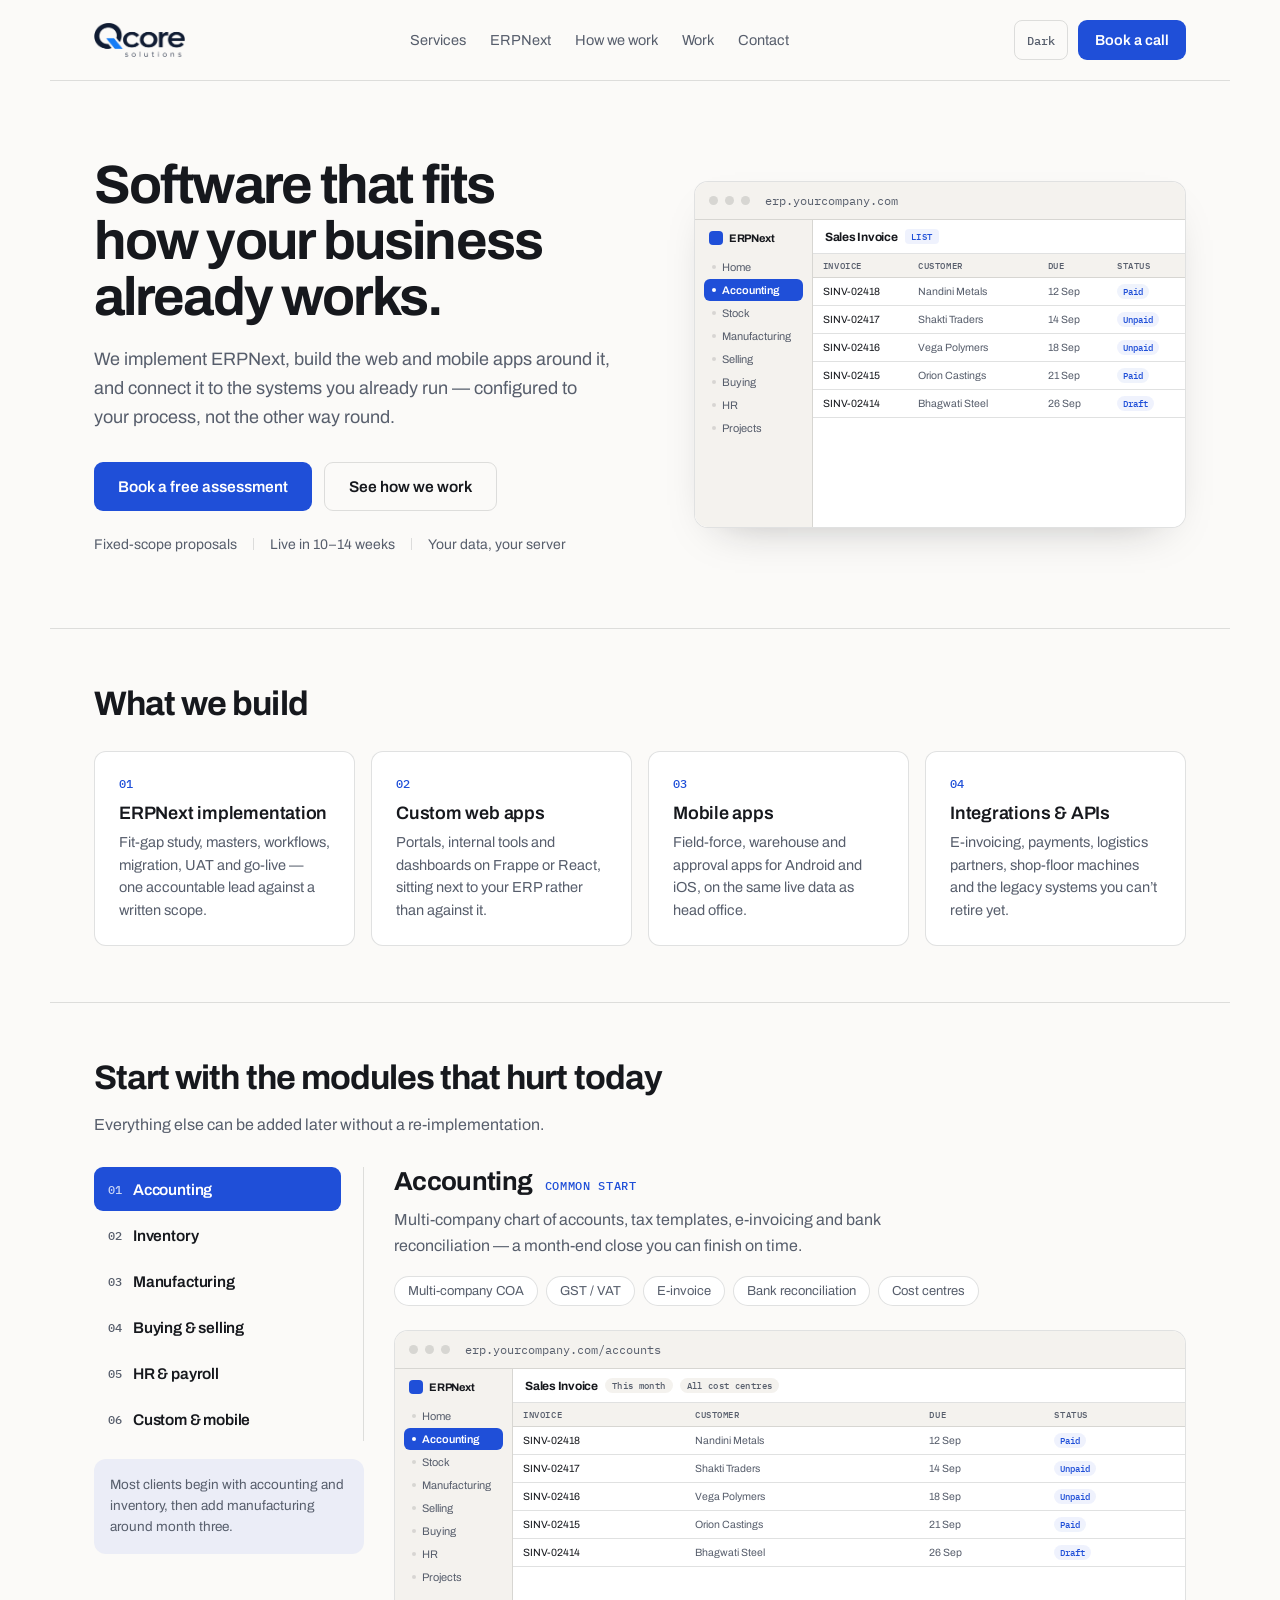
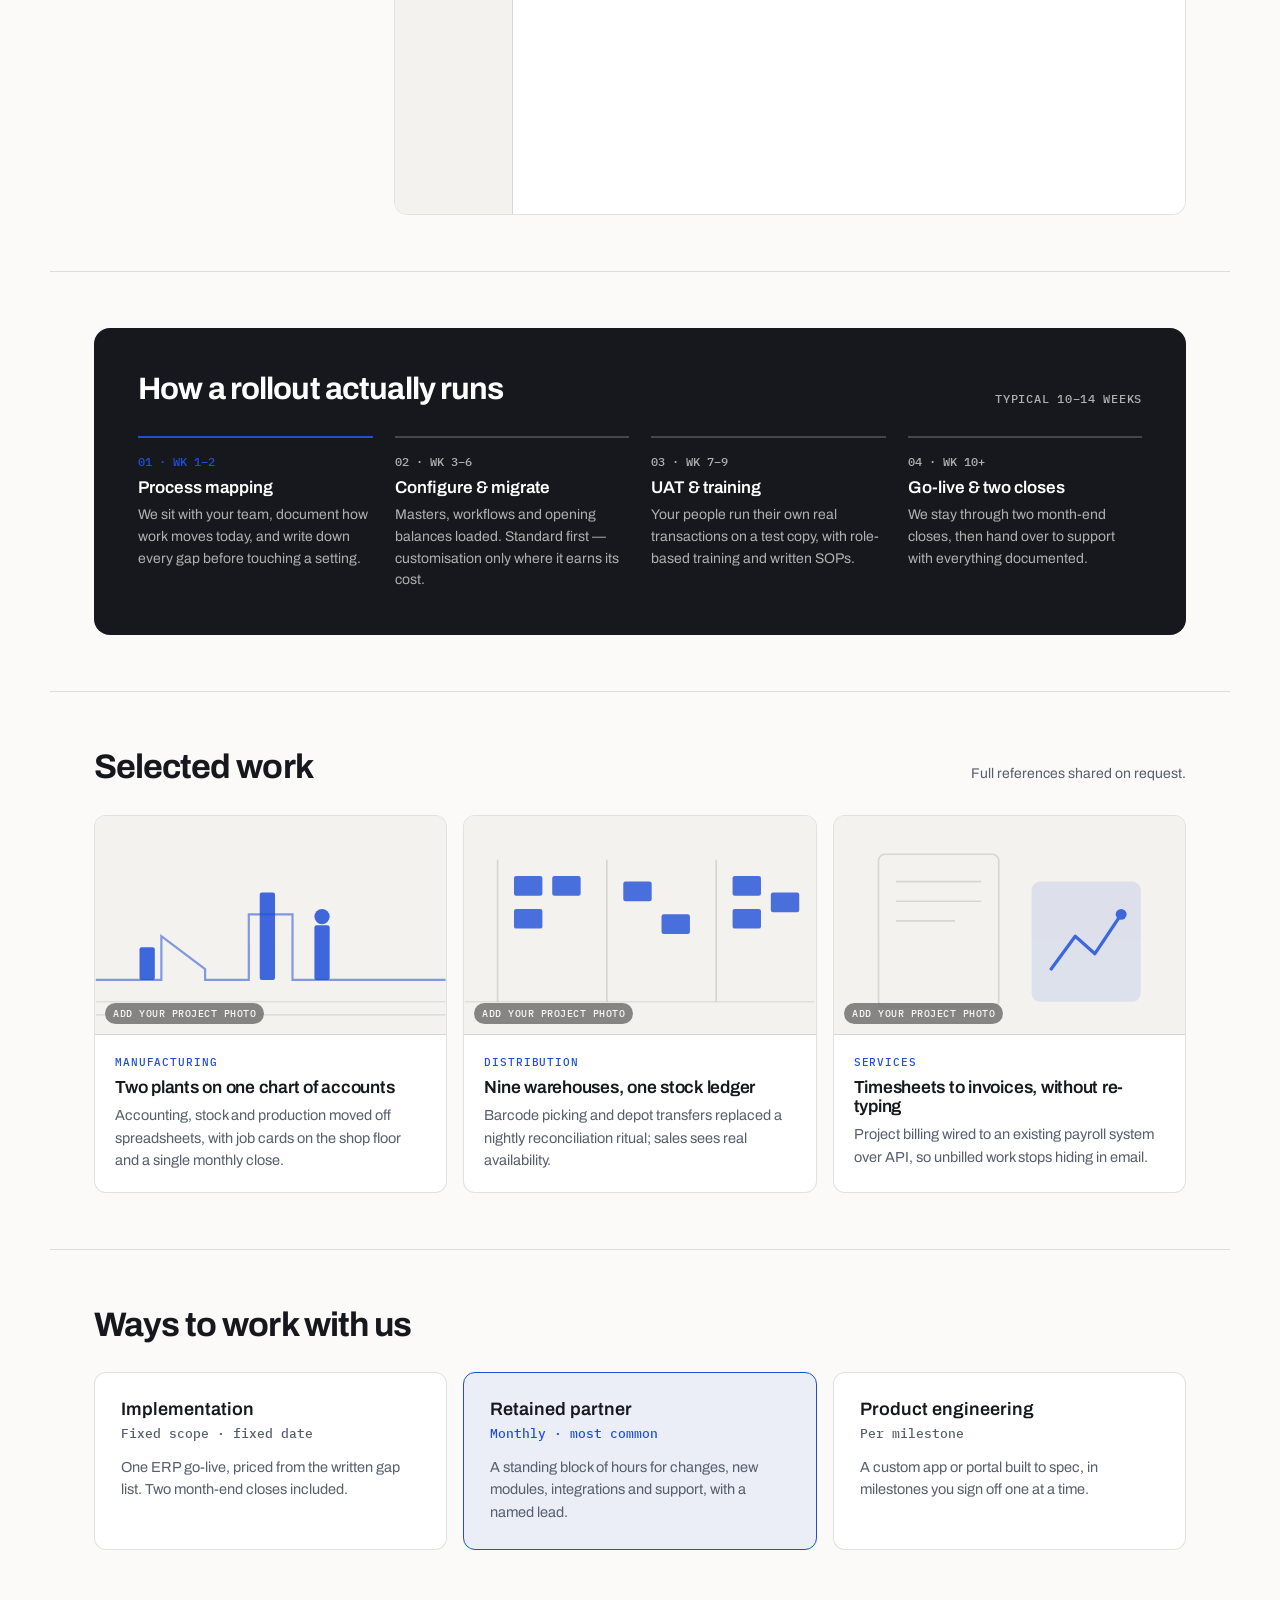
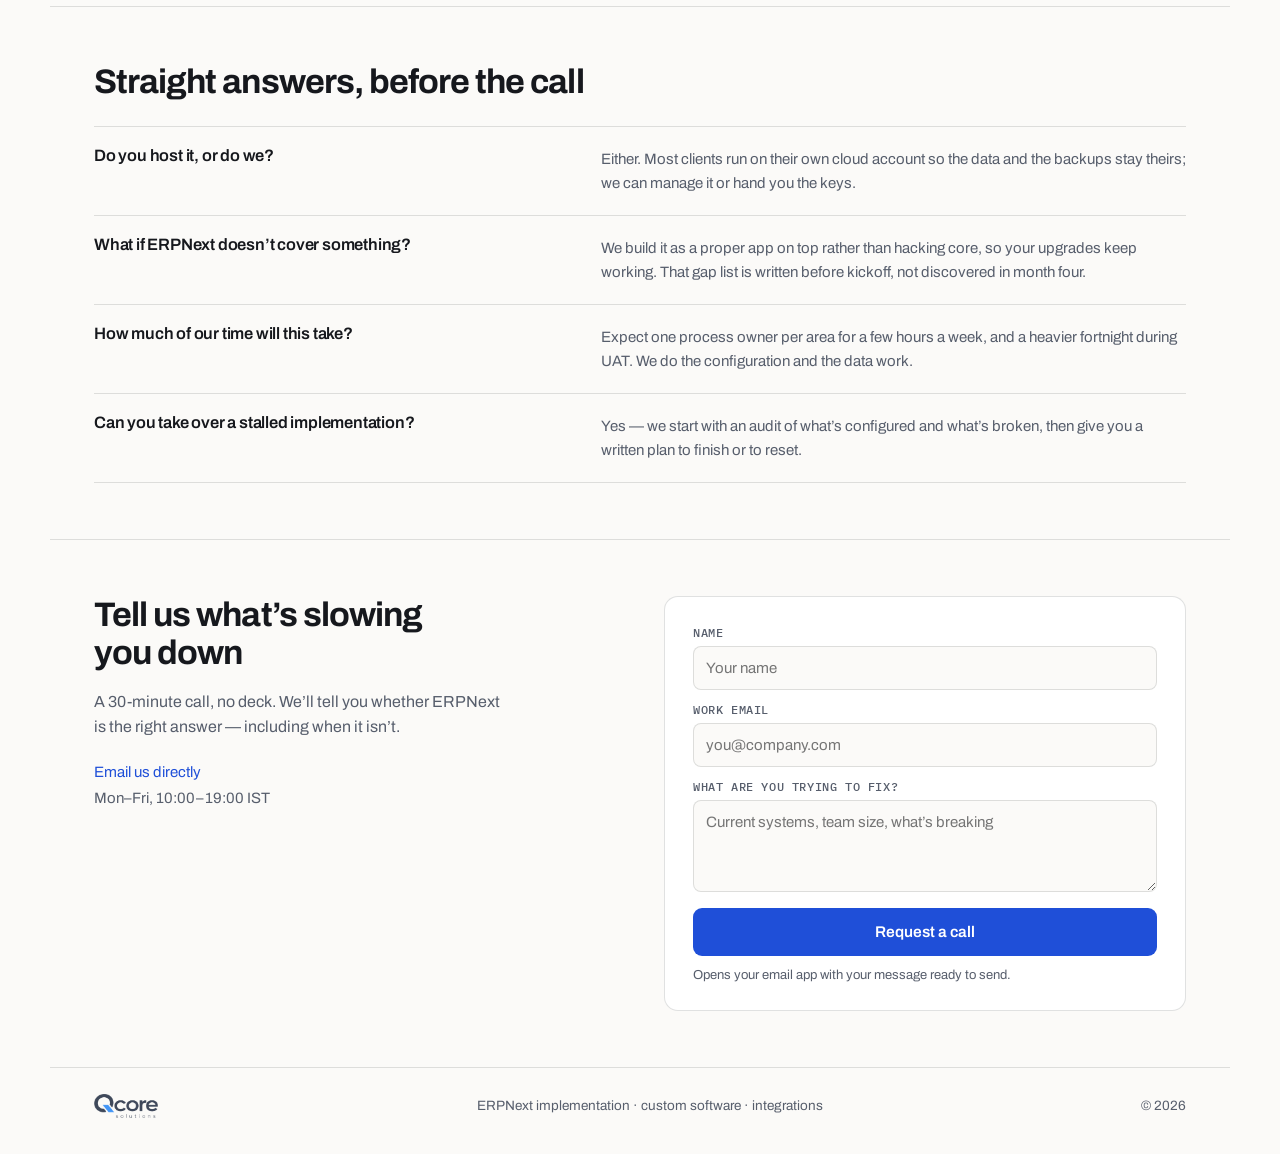
==== commit ee167da7: "Rebrand landing to Qcore and add design variants Rename the Convix design sources to Qcore, update t" ====
--- a/index.html
+++ b/index.html
@@ -3,8 +3,8 @@
 <head>
 <meta charset="UTF-8">
 <meta name="viewport" content="width=device-width, initial-scale=1.0">
-<title>Corvix Solutions — ERPNext implementation &amp; custom software</title>
-<meta name="description" content="Corvix Solutions implements ERPNext, builds the web and mobile apps around it, and connects it to the systems you already run — configured to your process, not the other way round.">
+<title>Qcore Solutions — ERPNext implementation &amp; custom software</title>
+<meta name="description" content="Qcore Solutions implements ERPNext, builds the web and mobile apps around it, and connects it to the systems you already run — configured to your process, not the other way round.">
 <link rel="icon" type="image/png" sizes="32x32" href="img/icon-32.png">
 <link rel="apple-touch-icon" sizes="180x180" href="img/icon-180.png">
 <link rel="preconnect" href="https://fonts.googleapis.com">
@@ -16,10 +16,10 @@
 <a class="skip-link" href="#main">Skip to content</a>
 
 <header class="site-header">
-  <a class="brand" href="#top" aria-label="Corvix Solutions — home">
+  <a class="brand" href="#top" aria-label="Qcore Solutions — home">
     <picture>
       <source srcset="img/logo.webp" type="image/webp">
-      <img class="brand-logo" src="img/logo.png" alt="Corvix Solutions" width="400" height="136">
+      <img class="brand-logo" src="img/logo.png" alt="Qcore Solutions" width="400" height="149">
     </picture>
   </a>
   <nav class="nav" aria-label="Primary">
@@ -317,7 +317,7 @@
   <div class="brand">
     <picture>
       <source srcset="img/logo.webp" type="image/webp">
-      <img class="brand-logo small" src="img/logo.png" alt="Corvix Solutions" width="400" height="136">
+      <img class="brand-logo small" src="img/logo.png" alt="Qcore Solutions" width="400" height="149">
     </picture>
   </div>
   <span>ERPNext implementation · custom software · integrations</span>
--- a/css/style.css
+++ b/css/style.css
@@ -1,5 +1,5 @@
-/* Corvix Solutions — landing page
-   Implements the "Corvix Landing v2" design (Archivo + IBM Plex Mono,
+/* Qcore Solutions — landing page
+   Implements the "Qcore Landing v2" design (Archivo + IBM Plex Mono,
    token-based light/dark theme, fluid mobile layout). */
 
 :root{
